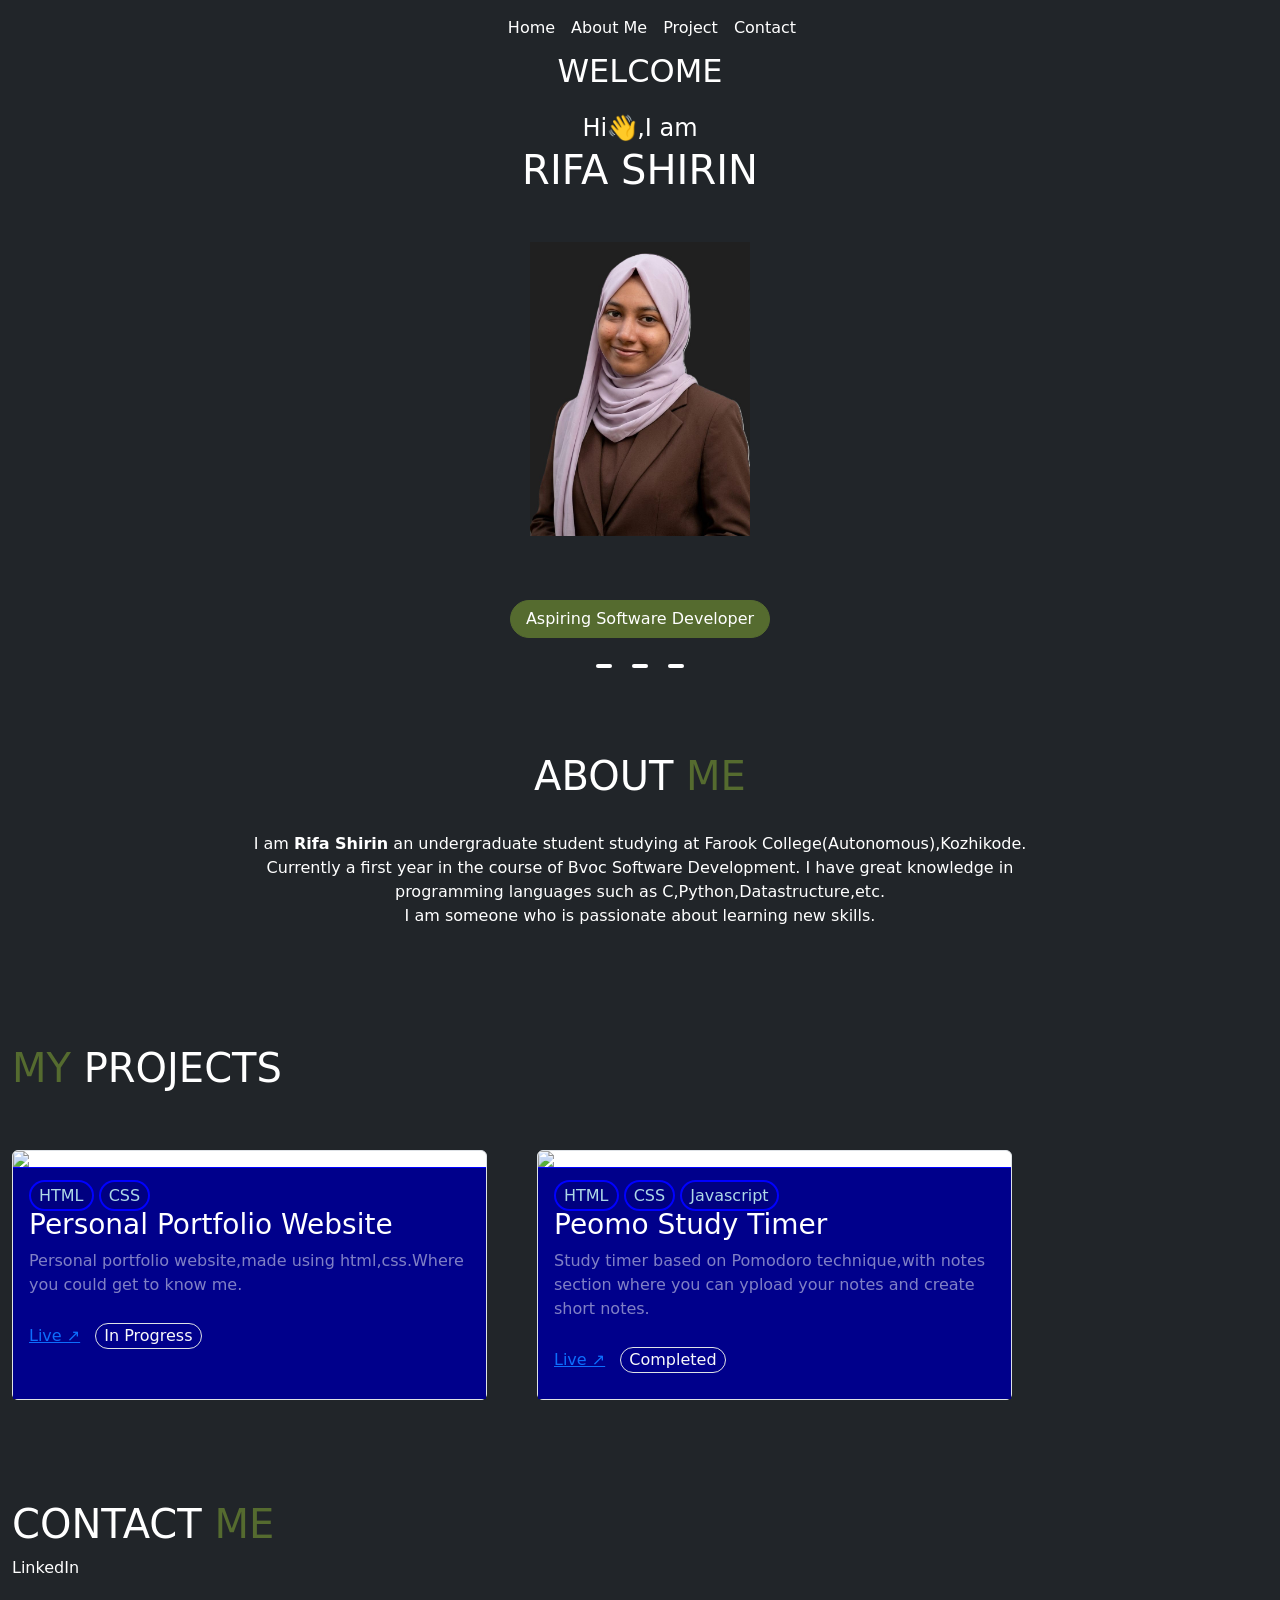
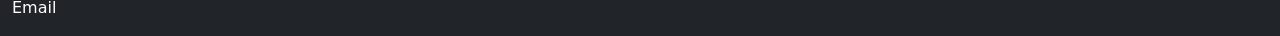
==== index.html @ e13ffad6 "Rename prof.html to index.html" ====
<!DOCTYPE html>
<html>
  <head>
    <title>portfolio</title>
    <meta charset="utf-8">
    <meta name="viewport" content="width=device-width,initial-scale=1">
    <link href="https://cdn.jsdelivr.net/npm/bootstrap@5.3.8/dist/css/bootstrap.min.css" rel="stylesheet" integrity="sha384-sRIl4kxILFvY47J16cr9ZwB07vP4J8+LH7qKQnuqkuIAvNWLzeN8tE5YBujZqJLB" crossorigin="anonymous">
    <link
href="https://cdn.jsdelivr.net/npm/remixicon@4.2.0/fonts/remixicon.css"
rel="stylesheet"
/>
<link rel="stylesheet" href="prof1f.css">
    </head>
  <body>
    <div class="container-fluid bg-dark text-white">
    <header class="header">
            
    <nav class="navbar  navbar-expand bg-dark navbar-dark">
      <div class="container-fluid">
        <ul class="navbar-nav mx-auto text-center">
          <li class="nav-item">
            <a class="nav-link active" href="#home">Home</a>
            </li>
          <li class="nav-item">
            <a class="nav-link active" href="#about">About Me</a>
            </li>
          <li class="nav-item">
            <a class="nav-link active" href="#project">Project</a>
            </li>
           <li class="nav-item">
            <a class="nav-link active" href="#contact">Contact</a>
            </li>
          </ul>
        </div>
      </nav>
      </header>
    
      <section class="section" id="home" >
        <div class="home" >
          <h2 class="h2 text-center">WELCOME  </h2>
          <h1 class="h1 text-center"><span class="fs-4 ">Hi👋,I am </span><br> RIFA SHIRIN</h1>
          <div class="home-profile">
            <div class="home_image">
              <img src="rifa2.jpeg" alt="image" class="home_img" width="220px">
                                                                                                                                                                                                                                                                                                                                                                                                                                                                                                                                                                                                                                                                                                                                                                                                                                                                                                                                                                                                                                      
              <div class="home-info">
            <p class="para">
Aspiring Software Developer</p> </div>
        
             
              <div class="home-social">
                <a href="" target="_blank"  class="home-social-link"><i class="ri-instagram-line"></i></a>
             <a href="https://www.linkedin.com/in/rifa-shirin-k-1117433ab" target="_blank"  class="home-social-link"><i class="ri-linkedin-box-fill"></i></a>
                            <a href="https://github.com/RifaShirin" target="_blank" class="home-social-link"> <i class="ri-github-fill"></i></a>
                </div></div>
            </div></section>
          <br>
      
        <section class="section" id="about">
          <h1 class="h1 text-center ">ABOUT <span class="title-accent">ME</span></h1><br>
        <p class="para text-center">
              I am <strong>Rifa Shirin</strong> an undergraduate student studying at Farook College(Autonomous),Kozhikode.<br>Currently a first year in the course of Bvoc Software Development.
              I have great knowledge in <br> programming languages such as C,Python,Datastructure,etc.<br>
          I am someone who is passionate about learning new skills.
         </p></section>
        
        <section class="section" id="project">

<div class="projects-grid">
  <h1 class="h1" ><span class="title-accent">MY</span>  PROJECTS </h1><br>
<div class="card  border ">
              
                    
                        <img  class="card-img-top" src="photo3.jpeg" style="width:100%">
                    
                    <div class="card-body ">
                        <div class="p-tags">
                            <span class=" blue-tag">HTML</span>
                            <span class=" blue-tag">CSS</span>
                            
                        </div>
                        <h3 class="card-title  text-white">Personal Portfolio Website</h3>
                        <p class="card-text text-white-50">Personal portfolio website,made using html,css.Where you could get to know me.</p>
                    
                                <a href="https://github.com/RifaShirin/self-portfolio-website.git" target="_blank">Live ↗</a>
                            
                            <span class="card-info text-light border px-2 rounded-pill">In Progress</span>
                        </div>
                    </div>

<div class="card border ">                  
                        <img  class="card-img-top" src="photo2.jpeg" style="width:100%">
                    
                    <div class="card-body ">
                        <div class="p-tags">
                            <span class=" blue-tag">HTML</span>
                            <span class=" blue-tag">CSS</span>
                            <span class=" blue-tag">Javascript</span>
                        </div>
                        <h3 class="card-title  text-white">Peomo Study Timer</h3>
                        <p class="card-text text-white-50">Study timer based on Pomodoro technique,with notes section where you can ypload your notes and create short notes.</p>
                    
                                <a href="https://github.com/RifaShirin/peomo-study-timer.git" target="_blank">Live ↗</a>
                            
                            <span class="card-info text-light  border px-2 rounded-pill">Completed</span>
                        </div>
                    </div>
                </div>
  


  </section>
                   
  
      <section class="section" id="contact">
        <h1 class="h1">CONTACT <span class="title-accent">ME</span></h1>
        <p><a href="https://www.linkedin.com/in/rifa-shirin-k-1117433ab" target="_blank" ><i class="ri-linkedin-box-fill"></i></a>LinkedIn</p>
          <p><a href="mailto:rifashirinkth@gmail.com" target="_blank" ><i class="ri-mail-line"></i></a> Email</p>
        
  </section>
      </main>
      </div>
          </html>
---- prof1f.css ----
.container{background-color:black;
  color:white;
}
.section{display:flex;
flex-direction:column;
justify-content:center;
  margin-bottom:100px;
}
.section:last-child{margin-bottom:0;}
section{scroll-margin-top:80px;}
.header{
position:fixed;
width:100%;
top:0;
z-index:100;
}
.navbar{position:relative;
  display:flex;
flex-wrap:wrap;
  
  align-items:center;
  gap:10px;
}

.navbar .nav-link:hover{
  text-decoration:underline;
}
.home{padding-top:52px;}
.home-profile{
position:relative;
text-align:center;}
.home_img{position:relative;
background-color:darkgrey;
z-index:10;}

.home-profile{top:40px;
  z-index:10;
}
.home-social{display:flex;
  gap:20px;
  margin-top:10px;
  flex-wrap:wrap;
  justify-content:center;
}
.home-social-link{
  background-color:white;
  color:black;
  font-size:20px;
  padding:2px 8px;
  display:inline-flex;
  text-decoration:none;
  border-radius:20px;
}
.home-social-link:hover{background-color:darkolivegreen;}
.home-info{margin-top:64px;
}

.projects-grid{display:grid;
 grid-template-columns:repeat(2,1fr);
  gap:50px;
 width:1000px;

}

body {
  background-color: #121212;
}
.card:hover{
  box-shadow:0 0 20px lightblue;
  border:1px solid lightblue;
}

.blue-tag{border:2px solid blue;
border-radius:25px;
background-color:navy;
padding:4px 8px;
color:lightblue;}

.card-body{background-color:darkblue;
  border-top:1px solid blue;
  
 }
.card-info{display:inline-flex;
margin:10px;
}
.home-info .para{border:1px solid darkolivegreen;
  display:inline-block;
padding: 6px 15px;
border-radius:20px;
background-color:darkolivegreen;}
.title-accent{color:darkolivegreen;}
.para{text-align:left;}

@media only screen and (max-width:600px){
.projects-grid{grid-template-columns:1fr;
gap:20px;
width:100%;}
.navbar{
padding:8px 12px;
gap:4px;}
}
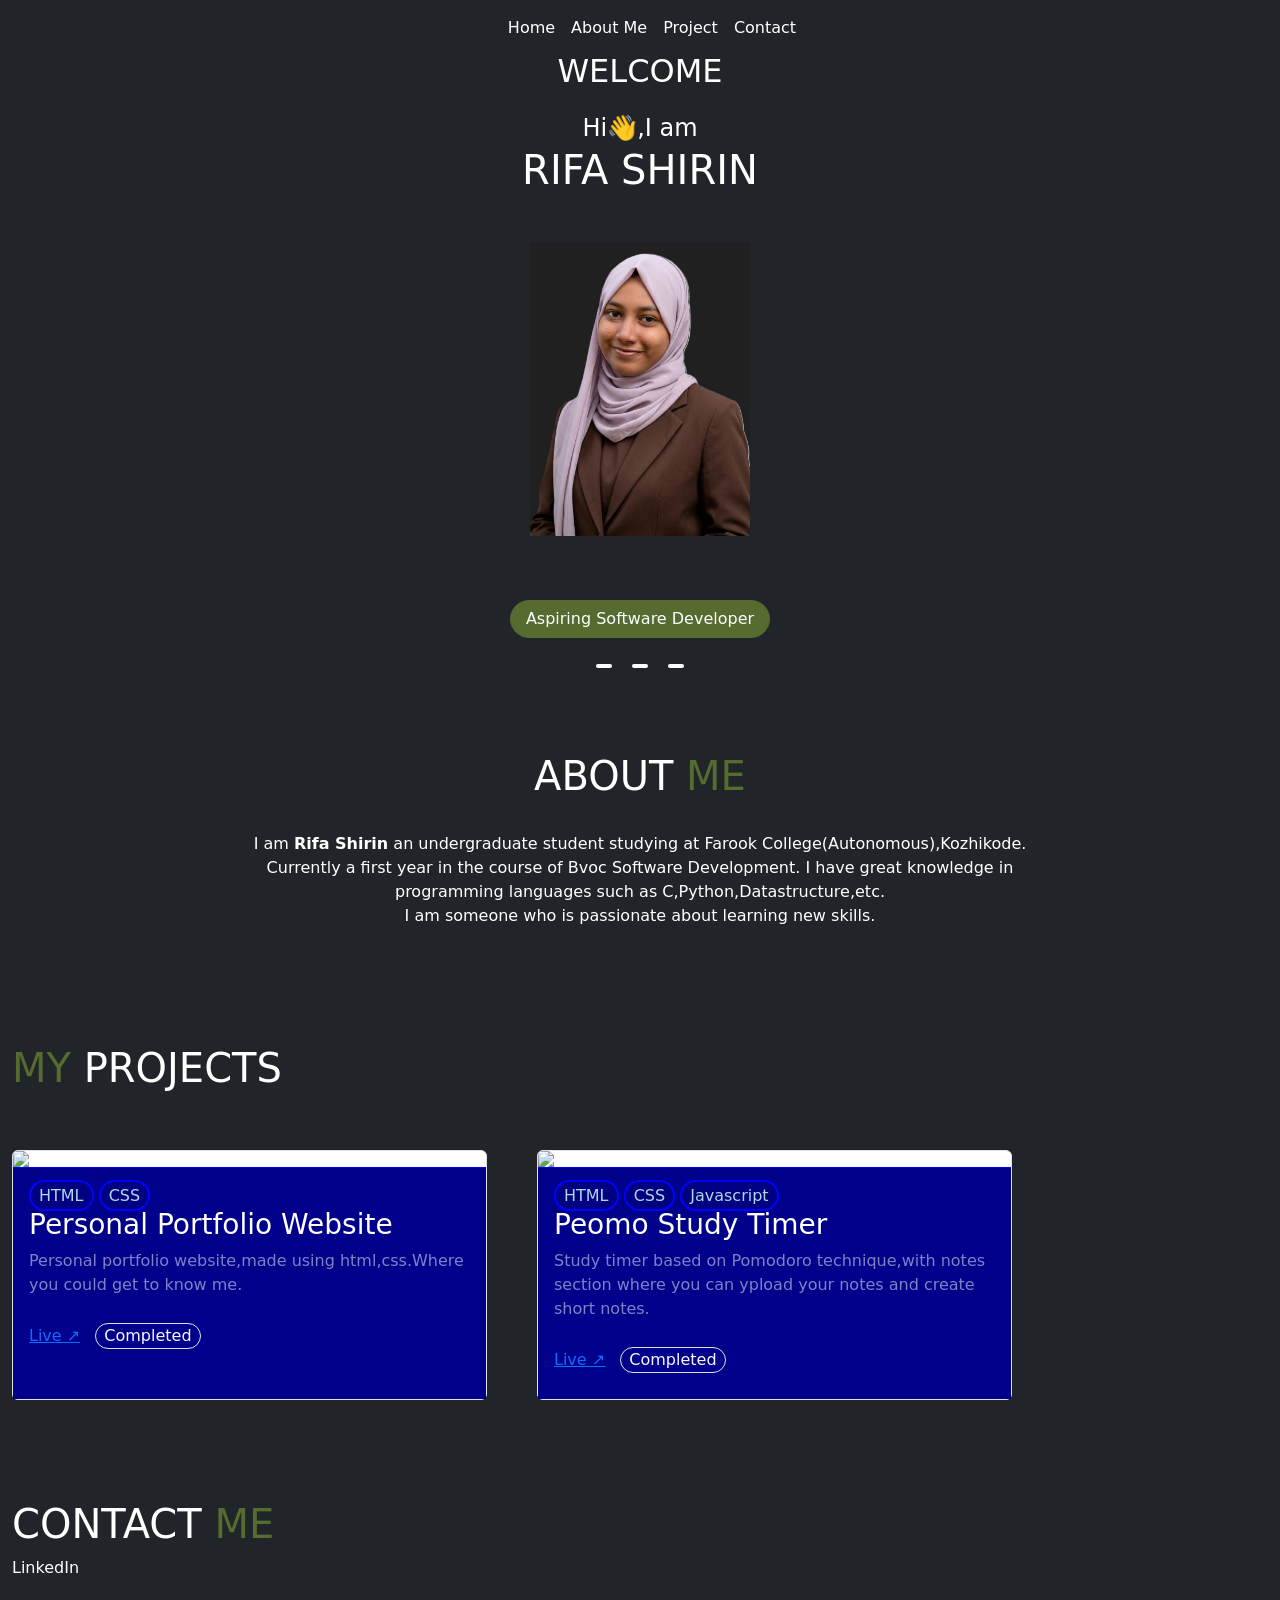
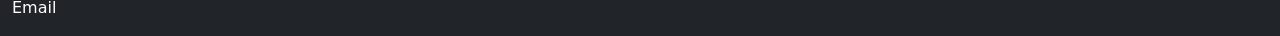
==== commit ebc727b1: "Update index.html" ====
--- a/index.html
+++ b/index.html
@@ -84,7 +84,7 @@
                     
                                 <a href="https://github.com/RifaShirin/self-portfolio-website.git" target="_blank">Live ↗</a>
                             
-                            <span class="card-info text-light border px-2 rounded-pill">In Progress</span>
+                            <span class="card-info text-light border px-2 rounded-pill">Completed</span>
                         </div>
                     </div>
 
